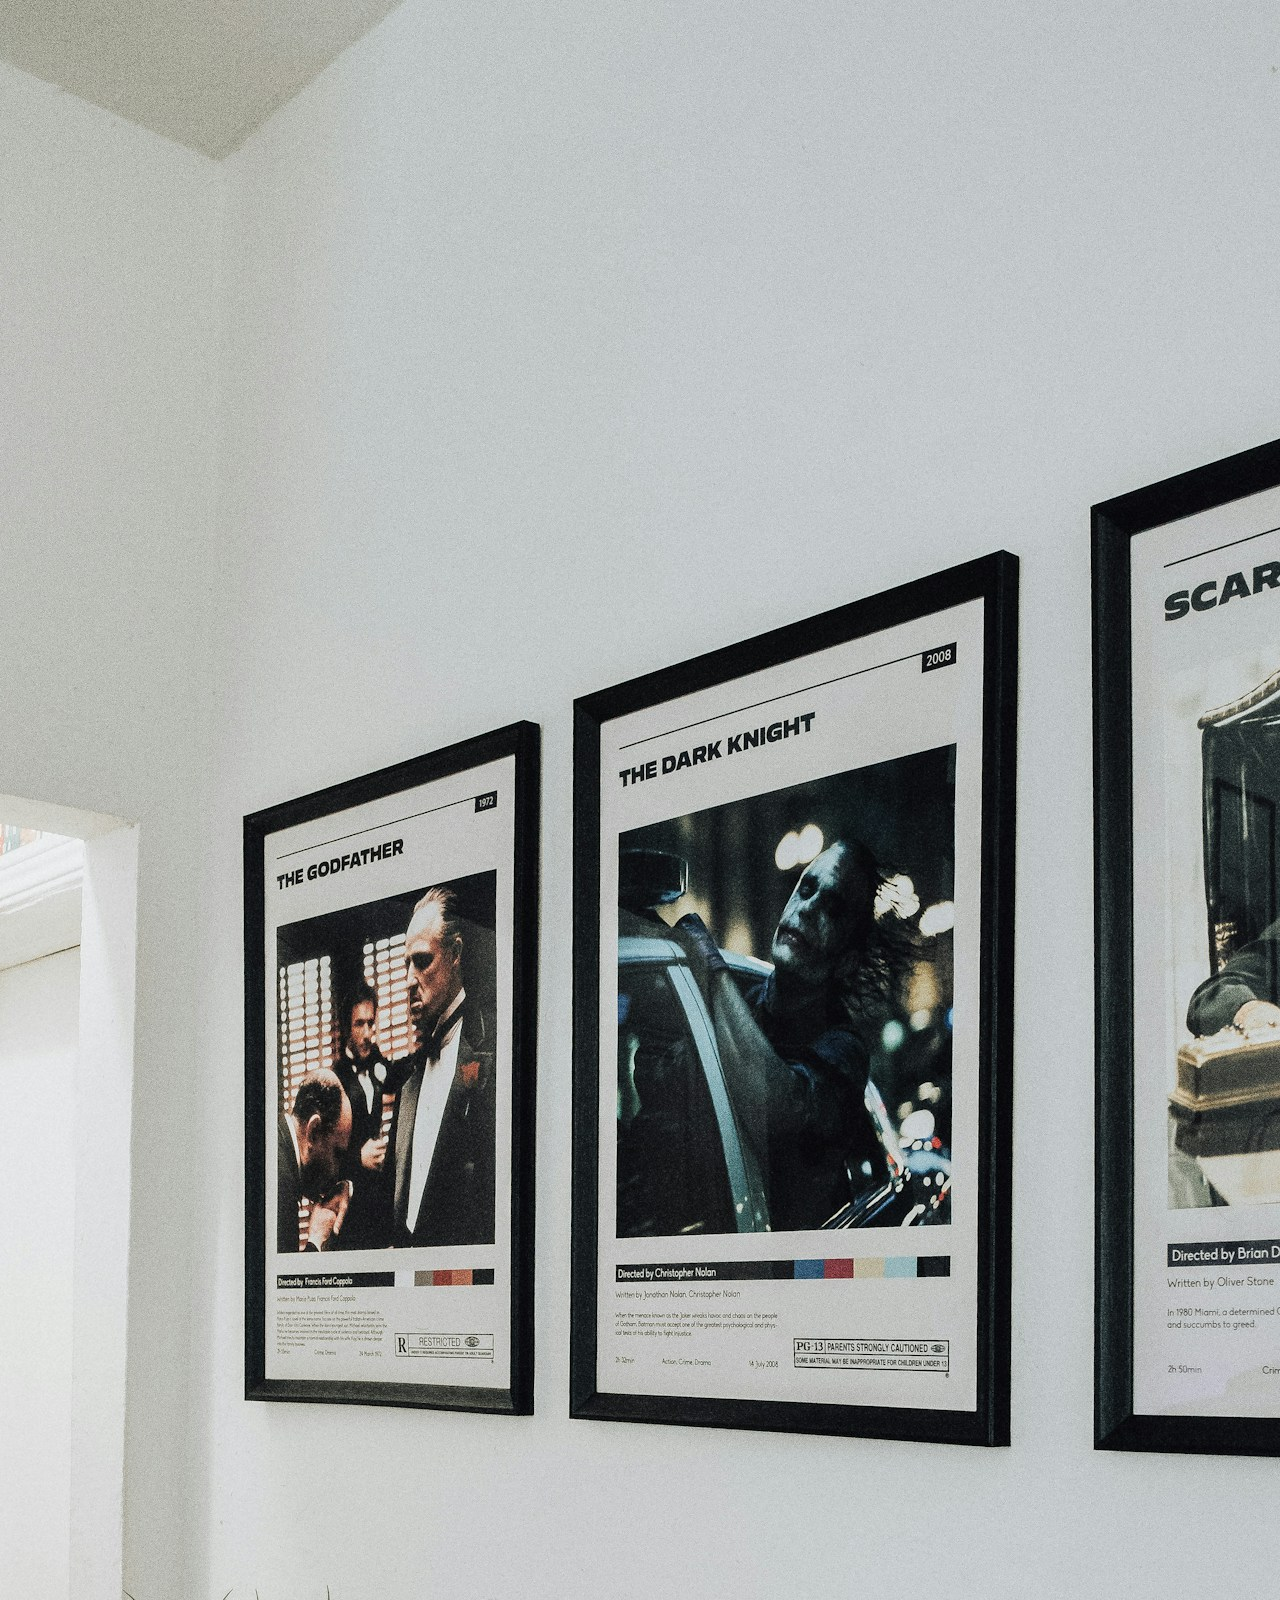
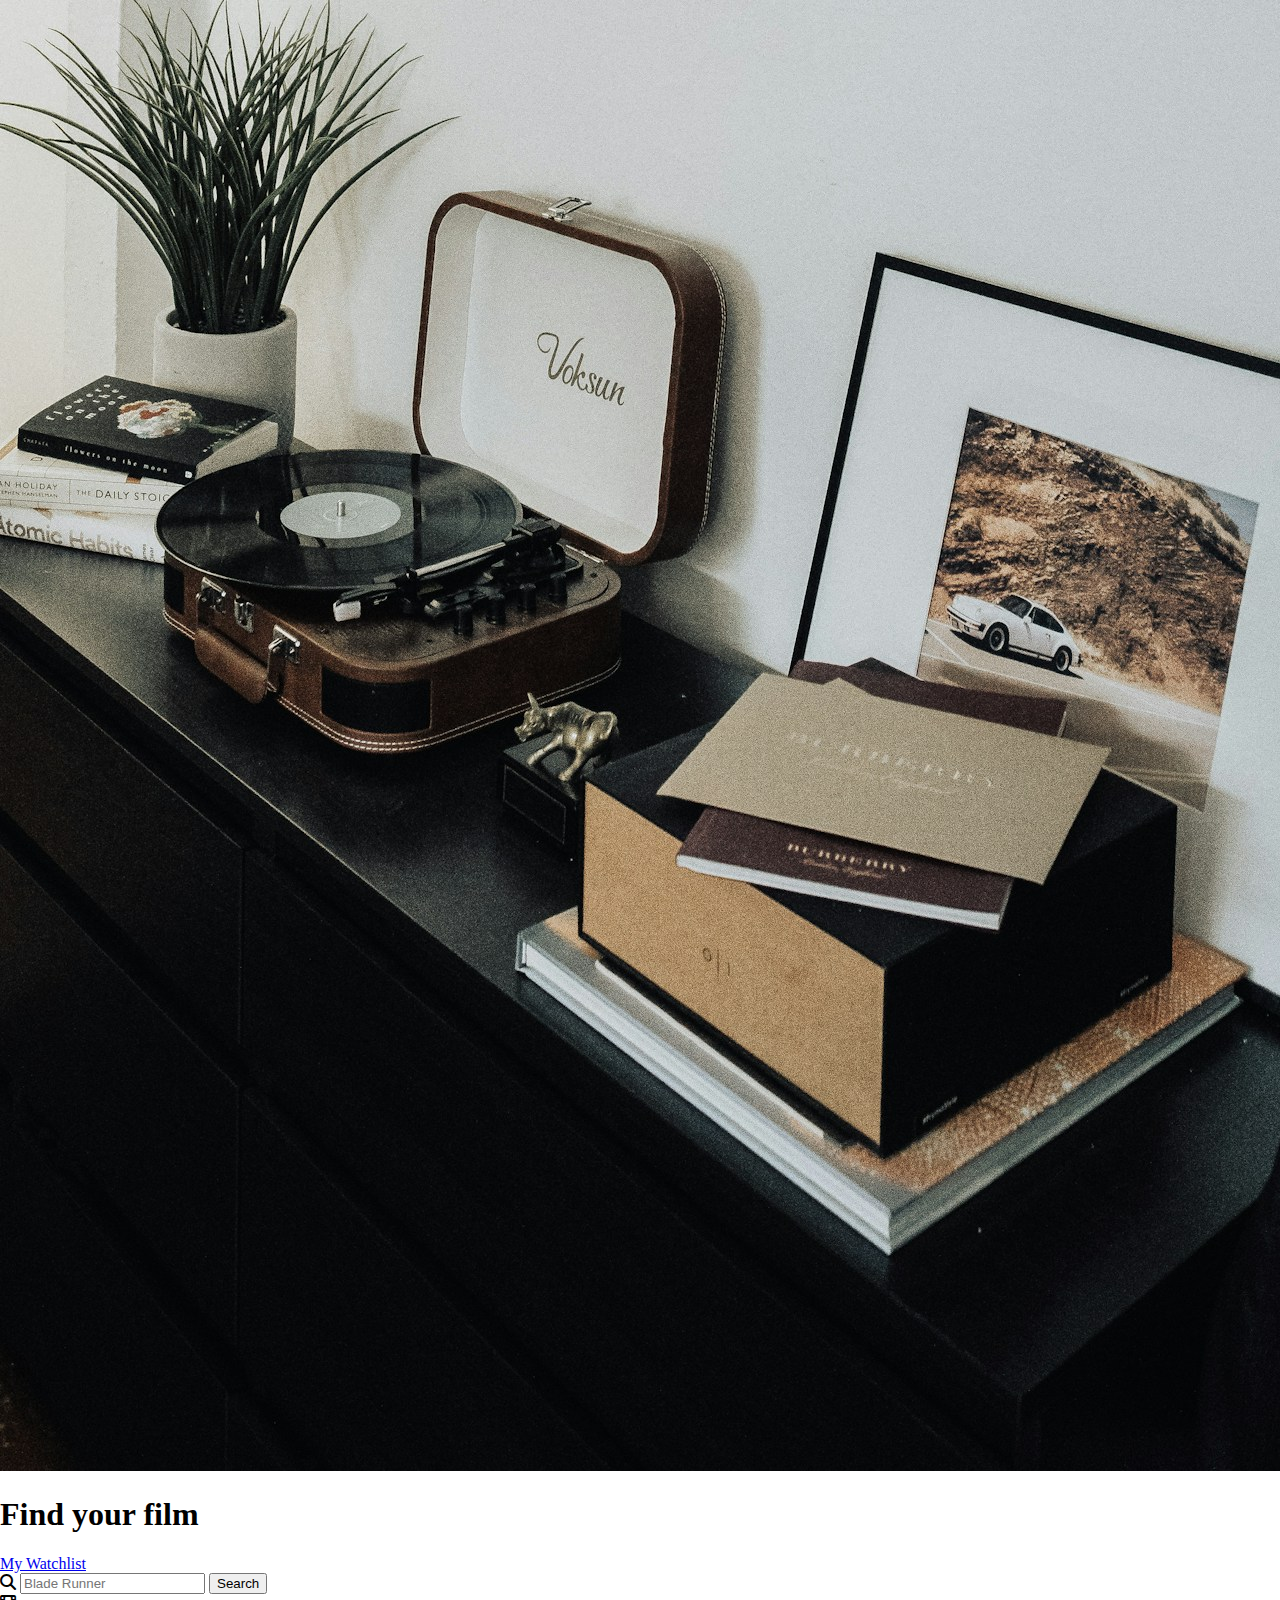
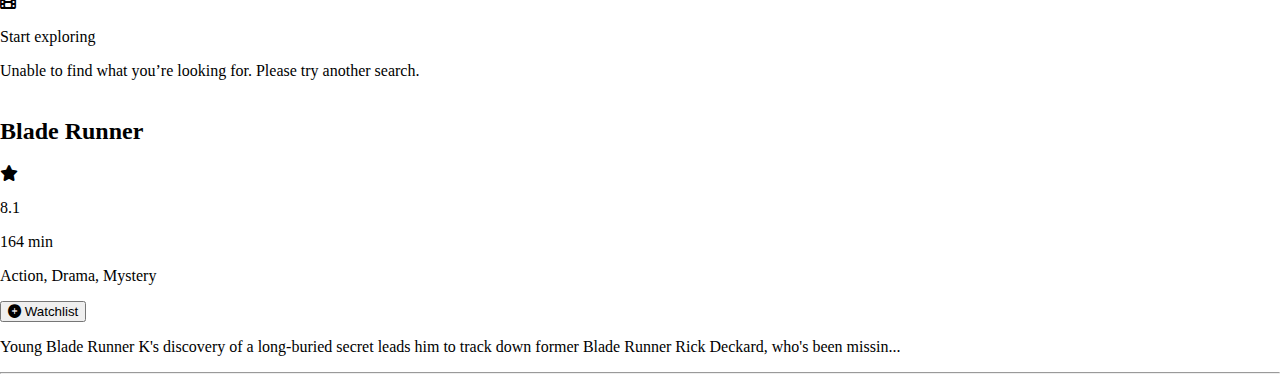
==== index.html @ 7e2784c0 "Complete main page HTML" ====
<!DOCTYPE html>
<html lang="en">
<head>
    <meta charset="UTF-8">
    <meta http-equiv="X-UA-Compatible" content="IE=edge">
    <meta name="viewport" content="width=device-width, initial-scale=1.0">
    <!-- Font Awesome -->
    <link rel="stylesheet" href="https://cdnjs.cloudflare.com/ajax/libs/font-awesome/6.7.2/css/all.min.css" integrity="sha512-Evv84Mr4kqVGRNSgIGL/F/aIDqQb7xQ2vcrdIwxfjThSH8CSR7PBEakCr51Ck+w+/U6swU2Im1vVX0SVk9ABhg==" crossorigin="anonymous" referrerpolicy="no-referrer" />
    <link rel="stylesheet" href="./css/index.css">
    <title>Movie Watchlist</title>
</head>
<body>
    <header>
        <img class="header-img" src="./images/header.jpg" alt="black and white photo frame on white wall">
        <h1 class="header-title">Find your film</h1>
        <a id="my-watchlist-link" class="my-watchlist-link" href="#">My Watchlist</a>

        <div class="search-div">
            <i class="fa-solid fa-magnifying-glass"></i>
            <input type="search" id="film-search" name="filmSearch" placeholder="Blade Runner" aria-label="Search"/>
            <button>Search</button>
        </div>
        
    </header>
    <main>
        <div id="start-exploring" class="start-exploring">
            <i class="fa-solid fa-film"></i>
            <p>Start exploring</p>
        </div>
        <div id="error-message-main" class="error-message-main">
            Unable to find what you’re looking for. Please try another search.
        </div>

        <div id="search-results-container" class="search-results-container">
            <div id="movie-id" class="movie">
                <img class="movie-img" src="" alt="">
                <div class="movie-info">
                    <div class="movie-title-container">
                        <h2 class="movie-title">Blade Runner</h2>
                        <i class="fa-solid fa-star"></i>
                        <p class="movie-raiting">8.1</p>
                    </div>
                    <div class="movie-subtitle-container">
                        <p><span class="movie-duration">164</span> min</p>
                        <p class="movie-genre">Action, Drama, Mystery</p>
                        <button id="add-to-watchlist-btn" class="add-to-watchlist-btn"> <span><i class="fa-solid fa-circle-plus"></i></span> Watchlist</button>
                    </div>
                    <p id="movie-plot" class="movie-plot">Young Blade Runner K's discovery of a long-buried secret leads him to track down former Blade Runner Rick Deckard, who's been missin...</p>
                    <div id="movie-separator" class="movie-separator"></div>
                    <hr>
                </div>
            </div>
        </div>
        
    </main>
    <script src="./scripts/index.js"></script>
</body>
</html>
---- css/index.css ----
body {
    margin: 0;
}
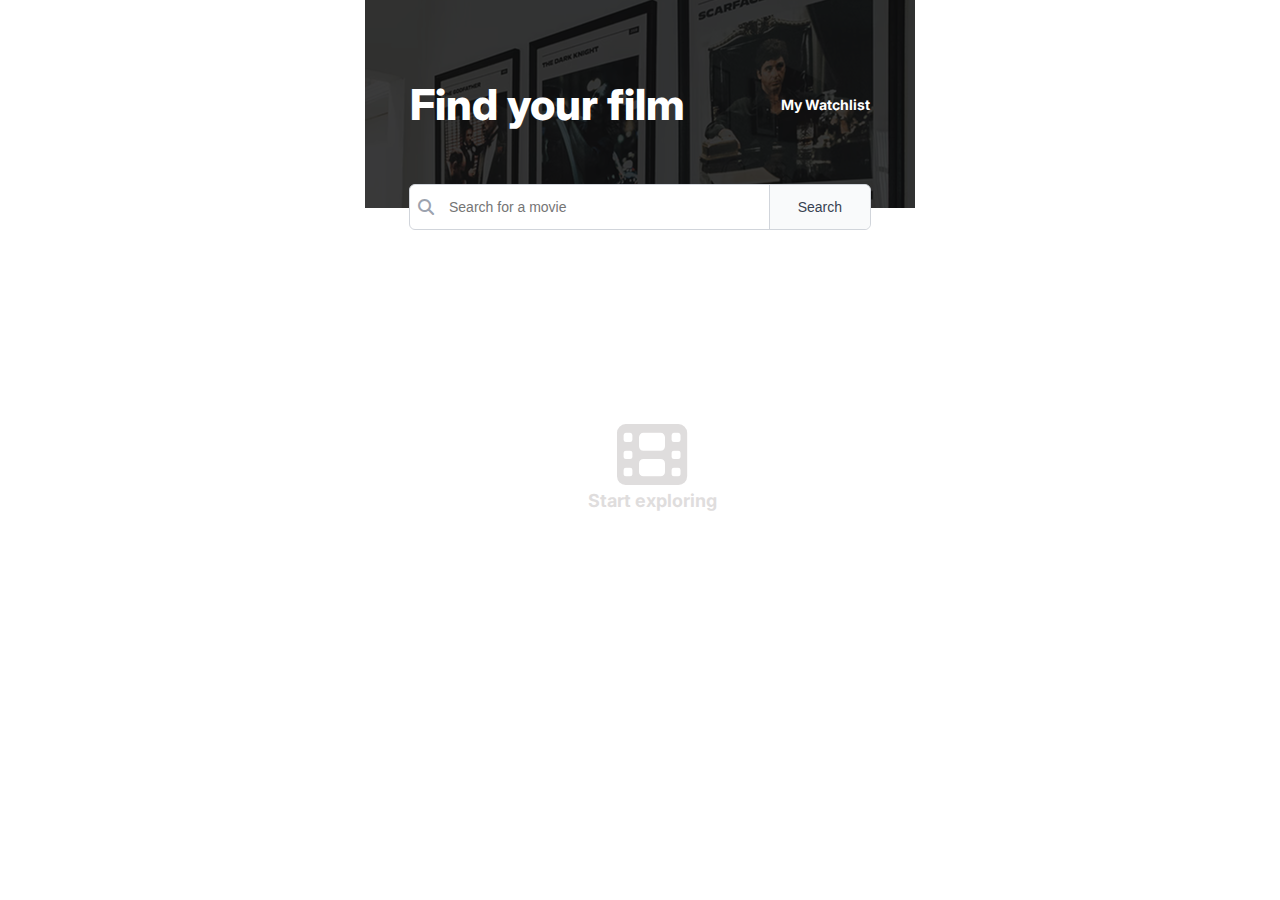
==== commit c2b029b6: "Header structure and styling done" ====
--- a/index.html
+++ b/index.html
@@ -6,32 +6,41 @@
     <meta name="viewport" content="width=device-width, initial-scale=1.0">
     <!-- Font Awesome -->
     <link rel="stylesheet" href="https://cdnjs.cloudflare.com/ajax/libs/font-awesome/6.7.2/css/all.min.css" integrity="sha512-Evv84Mr4kqVGRNSgIGL/F/aIDqQb7xQ2vcrdIwxfjThSH8CSR7PBEakCr51Ck+w+/U6swU2Im1vVX0SVk9ABhg==" crossorigin="anonymous" referrerpolicy="no-referrer" />
+    <!-- Google fonts -->
+    <link rel="preconnect" href="https://fonts.googleapis.com">
+    <link rel="preconnect" href="https://fonts.gstatic.com" crossorigin>
+    <link href="https://fonts.googleapis.com/css2?family=Inter:ital,opsz,wght@0,14..32,100..900;1,14..32,100..900&display=swap" rel="stylesheet">
     <link rel="stylesheet" href="./css/index.css">
+
     <title>Movie Watchlist</title>
 </head>
 <body>
     <header>
-        <img class="header-img" src="./images/header.jpg" alt="black and white photo frame on white wall">
-        <h1 class="header-title">Find your film</h1>
-        <a id="my-watchlist-link" class="my-watchlist-link" href="#">My Watchlist</a>
+        <img class="header-img" src="./images/header.png" alt="black and white photo frame on white wall">
+        <div class="header-title-container">
+            <h1 class="header-title">Find your film</h1>
+            <a id="my-watchlist-link" class="my-watchlist-link" href="./pages/my-watchlist-page.html">My Watchlist</a>
+        </div>
+        <div class="search-div">
+            <i class="fa-solid fa-magnifying-glass search-icon"></i>
+            <input type="search" id="film-search" class="search-input" name="filmSearch" placeholder="Search for a movie" aria-label="Search"/>
+            <button id="search-btn" class="search-btn">Search</button>
+        </div>
 
-        <div class="search-div">
-            <i class="fa-solid fa-magnifying-glass"></i>
-            <input type="search" id="film-search" name="filmSearch" placeholder="Blade Runner" aria-label="Search"/>
-            <button>Search</button>
-        </div>
         
     </header>
+    
     <main>
+        
         <div id="start-exploring" class="start-exploring">
-            <i class="fa-solid fa-film"></i>
+            <i class="fa-solid fa-film film-icon"></i>
             <p>Start exploring</p>
         </div>
-        <div id="error-message-main" class="error-message-main">
+        <div id="error-message-main" class="error-message-main hidden">
             Unable to find what you’re looking for. Please try another search.
         </div>
 
-        <div id="search-results-container" class="search-results-container">
+        <div id="search-results-container" class="search-results-container hidden">
             <div id="movie-id" class="movie">
                 <img class="movie-img" src="" alt="">
                 <div class="movie-info">
--- a/css/index.css
+++ b/css/index.css
@@ -1,3 +1,145 @@
+*,
+*::before,
+*::after {
+  box-sizing: border-box;
+}
+
+
 body {
     margin: 0;
+    font-family: "Inter", serif;
+}
+
+
+header, main {
+    margin: 0 auto;
+    width: 550px;
+    
+}
+
+
+
+header {
+    display: flex;
+    position: relative;
+    flex-direction: column;
+    align-items: center; 
+    justify-content: center; 
+    overflow: visible;
+    height: 208px;
+}
+
+.header-img {
+    position: absolute; 
+    top: 0;
+    left: 0;
+    width: 100%;
+    height: 100%;
+    
+    z-index: -1; 
+}
+.header-title-container {
+    
+    display: flex;
+    width: 100%;
+    padding: 0em 2.8125em;
+    justify-content: space-between;
+    align-items: center;
+    z-index: 1; 
+    
+}
+.header-title, .my-watchlist-link {
+    margin: 0;
+    font-family: "Inter", serif;
+}
+
+.header-title {
+    color: #FFFFFF;
+    font-size: 2.674375rem;
+    font-weight: 800;
+
+}
+
+.my-watchlist-link {
+    text-decoration: none;
+    color: #FFFFFF;
+    font-weight: 700;
+    font-size: 0.875rem;
+    cursor: pointer;
+}
+
+
+.search-div {
+    background-color: #FFFFFF;
+    border: 1px solid #D1D5DB;
+    border-radius: 6px;
+    display: flex;
+    align-items: center;
+    width: 462px;
+    margin-top: 150px;
+    position: absolute;
+    bottom: -22px;
+    left: 50%; 
+    transform: translateX(-50%); 
+   
+}
+
+.search-icon {
+    color: #9CA3AF;
+    padding: 0 0.5em 0 0.5em;
+    cursor: pointer;
+}
+
+.search-input {
+    border: none;
+    font-size: 0.875rem;
+    font-weight: 500;
+    width: 73%;
+    padding: 1em 1em 1em 0.5em;
+    height: 95%;
+    
+}
+  
+.search-btn {
+    background-color: #F9FAFB;
+    border-radius: 0px 6px 6px 0px;
+    border: none;
+    border-left: 1px solid #D1D5DB;
+    cursor: pointer;
+    font-size: 0.875rem;
+    font-weight: 500;
+    color: #374151;
+    padding: 1em 2em;
+    margin-left: auto;
+    height: 100%;
+}
+
+
+
+.hidden {
+    display: none;
+}
+
+.start-exploring {
+    width: 150px;
+    margin: auto auto;
+    display: flex;
+    flex-direction: column;
+    justify-content: center;
+    text-align: center;
+    margin: 13.25em;
+
+}
+
+.film-icon {
+   
+    font-size: 4.375rem;
+    color: #DFDDDD;
+}
+
+.start-exploring p {
+    margin: 0;
+    font-size: 1.125rem;
+    color: #DFDDDD;
+    font-weight: 700;
 }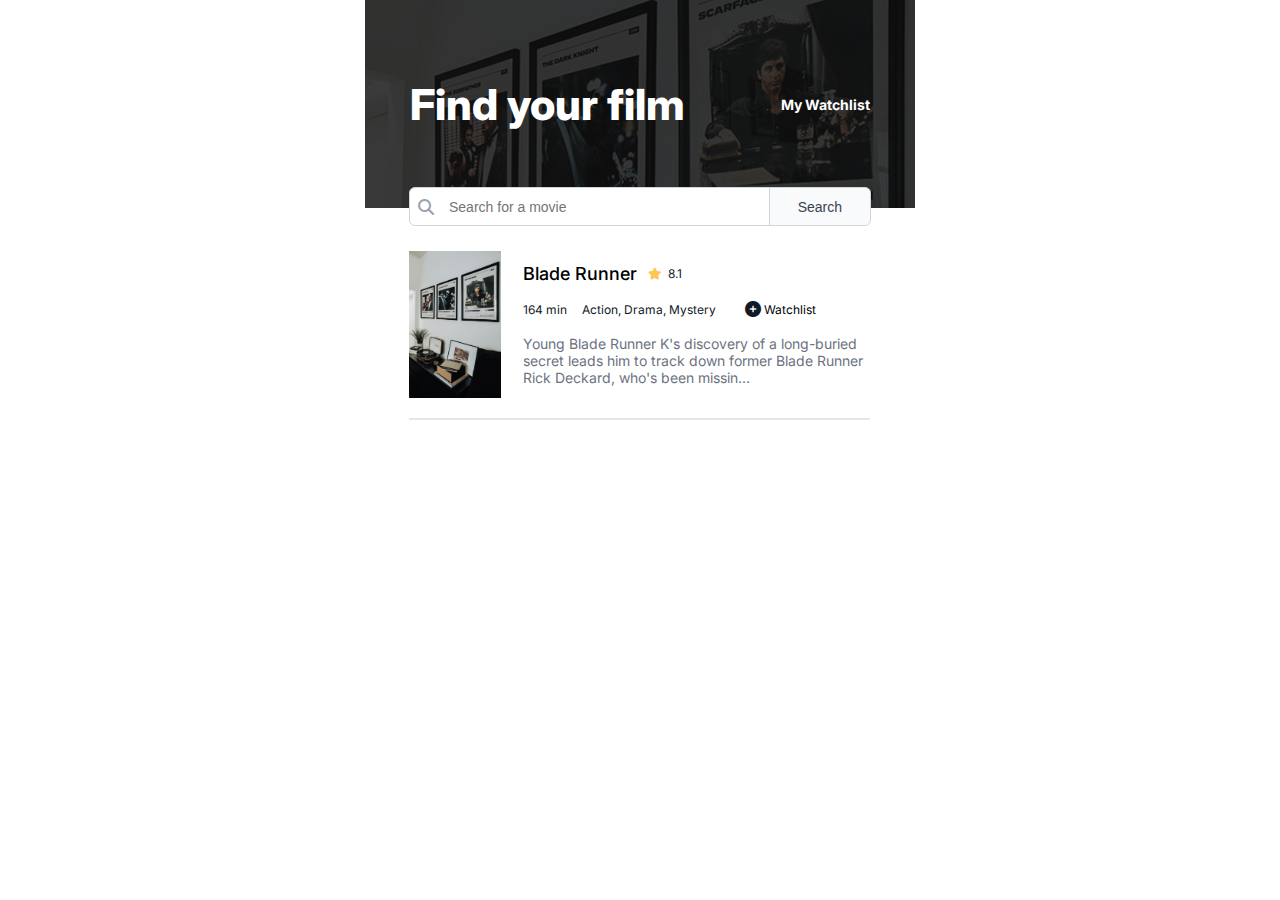
==== commit ffcd402a: "All pages - structure and styling done" ====
--- a/index.html
+++ b/index.html
@@ -21,7 +21,7 @@
             <h1 class="header-title">Find your film</h1>
             <a id="my-watchlist-link" class="my-watchlist-link" href="./pages/my-watchlist-page.html">My Watchlist</a>
         </div>
-        <div class="search-div">
+        <div id="search-div" class="search-div">
             <i class="fa-solid fa-magnifying-glass search-icon"></i>
             <input type="search" id="film-search" class="search-input" name="filmSearch" placeholder="Search for a movie" aria-label="Search"/>
             <button id="search-btn" class="search-btn">Search</button>
@@ -32,33 +32,36 @@
     
     <main>
         
-        <div id="start-exploring" class="start-exploring">
+        <div id="start-exploring " class="start-exploring  hidden  ">
             <i class="fa-solid fa-film film-icon"></i>
             <p>Start exploring</p>
         </div>
-        <div id="error-message-main" class="error-message-main hidden">
+        <div id="error-message-main" class="error-message-main  hidden">
             Unable to find what you’re looking for. Please try another search.
         </div>
 
-        <div id="search-results-container" class="search-results-container hidden">
+        <div id="search-results-container" class="search-results-container">
             <div id="movie-id" class="movie">
-                <img class="movie-img" src="" alt="">
-                <div class="movie-info">
-                    <div class="movie-title-container">
-                        <h2 class="movie-title">Blade Runner</h2>
-                        <i class="fa-solid fa-star"></i>
-                        <p class="movie-raiting">8.1</p>
+                <img id="movie-img" class="movie-img" src="./images/header-1.jpg" alt="">
+                <div id="movie-info" class="movie-info">
+                    <div id="movie-title-container" class="movie-title-container">
+                        <h2 id="movie-title" class="movie-title">Blade Runner</h2>
+                        <i class="fa-solid fa-star movie-star-icon"></i>
+                        <p id="movie-raiting" class="movie-raiting">8.1</p>
                     </div>
                     <div class="movie-subtitle-container">
-                        <p><span class="movie-duration">164</span> min</p>
-                        <p class="movie-genre">Action, Drama, Mystery</p>
-                        <button id="add-to-watchlist-btn" class="add-to-watchlist-btn"> <span><i class="fa-solid fa-circle-plus"></i></span> Watchlist</button>
+                        <p class="movie-duration"><span id="movie-duration">164</span> min</p>
+                        <p id="movie-genre" class="movie-genre">Action, Drama, Mystery</p>
+                        <button id="add-to-watchlist-btn" class="add-to-watchlist-btn"><span><i class="fa-solid fa-circle-plus add-to-my-watchlist-icon"></i></span> Watchlist</button>
                     </div>
+                    
                     <p id="movie-plot" class="movie-plot">Young Blade Runner K's discovery of a long-buried secret leads him to track down former Blade Runner Rick Deckard, who's been missin...</p>
-                    <div id="movie-separator" class="movie-separator"></div>
-                    <hr>
+                    
                 </div>
+                
             </div>
+            <div id="movie-separator" class="movie-separator"></div>
+                
         </div>
         
     </main>
--- a/css/index.css
+++ b/css/index.css
@@ -78,7 +78,7 @@
     width: 462px;
     margin-top: 150px;
     position: absolute;
-    bottom: -22px;
+    bottom: -18px;
     left: 50%; 
     transform: translateX(-50%); 
    
@@ -95,7 +95,7 @@
     font-size: 0.875rem;
     font-weight: 500;
     width: 73%;
-    padding: 1em 1em 1em 0.5em;
+    padding: 0.75em 0.75em 0.75em 0.5em;
     height: 95%;
     
 }
@@ -109,37 +109,147 @@
     font-size: 0.875rem;
     font-weight: 500;
     color: #374151;
-    padding: 1em 2em;
+    padding: 0.75em 2em;
     margin-left: auto;
     height: 100%;
 }
 
 
 
-.hidden {
-    display: none;
-}
-
-.start-exploring {
-    width: 150px;
-    margin: auto auto;
+
+
+.start-exploring, .error-message-main {
+    width: 320px;
     display: flex;
     flex-direction: column;
     justify-content: center;
     text-align: center;
-    margin: 13.25em;
-
-}
-
-.film-icon {
-   
-    font-size: 4.375rem;
-    color: #DFDDDD;
-}
-
-.start-exploring p {
-    margin: 0;
+    margin: 13.25em auto;
     font-size: 1.125rem;
     color: #DFDDDD;
     font-weight: 700;
-}+}
+
+.film-icon {
+    font-size: 4.375rem;
+}
+
+.start-exploring p {
+    margin: 0;
+}
+
+.error-message-my-watchlist {
+    width: 404px;
+}
+
+.redirect-to-main-link {
+    text-decoration: none;
+    color: #363636;
+    font-size: 0.875em;
+}
+
+.search-results-container, .my-watchlist-container {
+    margin: 2.6875em auto;
+    width: 462px;
+}
+
+.my-watchlist-container {
+    margin: 1em auto;
+}
+.movie {
+    display: flex;
+    align-items: center;
+    gap: 1.375em;
+    margin: 1.25em 0;
+}
+
+.movie-img {
+    width: 99px;
+    height: 147.41px;
+}
+
+.movie-info {
+    display: flex;
+    flex-direction: column;
+    justify-content: center;
+    gap: 1em;
+}
+
+.movie-title-container, .movie-subtitle-container {
+    display: flex;
+    align-items: center;
+    
+}
+
+.movie-title {
+    font-size: 1.125rem;
+    font-weight: 500;
+    color: #000000;
+    margin-right: 0.625em;
+    margin: 0 0.625em 0 0;
+}
+
+.movie-star-icon {
+    font-size:  0.75rem;
+    color: #FEC654;
+    margin-right: 0.4375em;
+}
+
+.movie-raiting {
+    font-size:  0.75rem;
+    color: #111827;
+    margin: 0;
+}
+
+.movie-subtitle-container  {
+    font-size: 0.75rem;
+    font-weight: 400;
+    color: #111827;
+    
+}
+
+.movie-duration {
+    margin: 0 1.25em 0 0;
+}
+
+.movie-genre {
+    margin: 0 1.875em 0 0;
+}
+
+.add-to-watchlist-btn,
+.remove-from-watchlist-btn {
+    font-family: inherit;
+    font-size: inherit;
+    font-weight: inherit;
+    background: none;
+    border: none;
+    cursor: pointer;
+    display: flex;
+    align-items: center;
+    gap: 0.3125em;
+}
+
+.add-to-my-watchlist-icon,
+.remove-from-my-watchlist-icon {
+    font-size: 1rem;
+    cursor: pointer;
+    color: #111827;
+}
+
+.movie-plot {
+    font-size: 0.875em;
+    color: #6B7280;
+    margin: 0;
+}
+
+
+.movie-separator {
+    width: 461px;
+    height: 1.5px;
+    background-color: #E5E7EB;
+
+}
+.hidden {
+    display: none;
+}
+
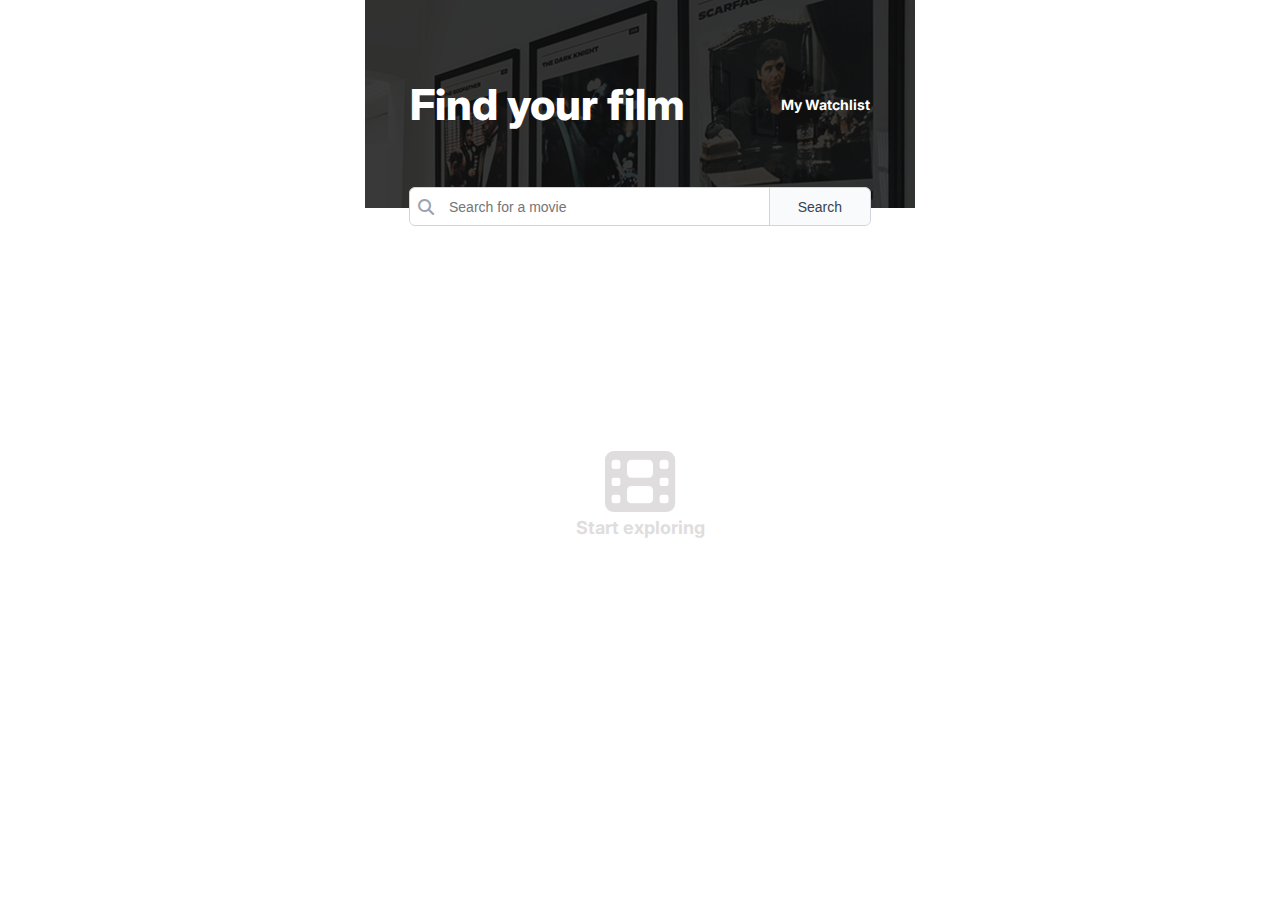
==== commit 10623e17: "Complete project with final functionality and design" ====
--- a/index.html
+++ b/index.html
@@ -1,70 +1,72 @@
 <!DOCTYPE html>
 <html lang="en">
-<head>
-    <meta charset="UTF-8">
-    <meta http-equiv="X-UA-Compatible" content="IE=edge">
-    <meta name="viewport" content="width=device-width, initial-scale=1.0">
+  <head>
+    <meta charset="UTF-8" />
+    <meta http-equiv="X-UA-Compatible" content="IE=edge" />
+    <meta name="viewport" content="width=device-width, initial-scale=1.0" />
     <!-- Font Awesome -->
-    <link rel="stylesheet" href="https://cdnjs.cloudflare.com/ajax/libs/font-awesome/6.7.2/css/all.min.css" integrity="sha512-Evv84Mr4kqVGRNSgIGL/F/aIDqQb7xQ2vcrdIwxfjThSH8CSR7PBEakCr51Ck+w+/U6swU2Im1vVX0SVk9ABhg==" crossorigin="anonymous" referrerpolicy="no-referrer" />
+    <link
+      rel="stylesheet"
+      href="https://cdnjs.cloudflare.com/ajax/libs/font-awesome/6.7.2/css/all.min.css"
+      integrity="sha512-Evv84Mr4kqVGRNSgIGL/F/aIDqQb7xQ2vcrdIwxfjThSH8CSR7PBEakCr51Ck+w+/U6swU2Im1vVX0SVk9ABhg=="
+      crossorigin="anonymous"
+      referrerpolicy="no-referrer"
+    />
     <!-- Google fonts -->
-    <link rel="preconnect" href="https://fonts.googleapis.com">
-    <link rel="preconnect" href="https://fonts.gstatic.com" crossorigin>
-    <link href="https://fonts.googleapis.com/css2?family=Inter:ital,opsz,wght@0,14..32,100..900;1,14..32,100..900&display=swap" rel="stylesheet">
-    <link rel="stylesheet" href="./css/index.css">
+    <link rel="preconnect" href="https://fonts.googleapis.com" />
+    <link rel="preconnect" href="https://fonts.gstatic.com" crossorigin />
+    <link
+      href="https://fonts.googleapis.com/css2?family=Inter:ital,opsz,wght@0,14..32,100..900;1,14..32,100..900&display=swap"
+      rel="stylesheet"
+    />
+    <link rel="stylesheet" href="./css/index.css" />
 
     <title>Movie Watchlist</title>
-</head>
-<body>
+  </head>
+
+  <body>
     <header>
-        <img class="header-img" src="./images/header.png" alt="black and white photo frame on white wall">
-        <div class="header-title-container">
-            <h1 class="header-title">Find your film</h1>
-            <a id="my-watchlist-link" class="my-watchlist-link" href="./pages/my-watchlist-page.html">My Watchlist</a>
-        </div>
-        <div id="search-div" class="search-div">
-            <i class="fa-solid fa-magnifying-glass search-icon"></i>
-            <input type="search" id="film-search" class="search-input" name="filmSearch" placeholder="Search for a movie" aria-label="Search"/>
-            <button id="search-btn" class="search-btn">Search</button>
-        </div>
+      <img
+        class="header-img"
+        src="./images/header.png"
+        alt="black and white photo frame on white wall"
+      />
+      <div class="header-title-container">
+        <h1 class="header-title">Find your film</h1>
+        <a
+          id="my-watchlist-link"
+          class="my-watchlist-link"
+          href="./pages/my-watchlist-page.html"
+          >My Watchlist</a
+        >
+      </div>
+      <div id="search-div" class="search-div">
+        <i class="fa-solid fa-magnifying-glass search-icon"></i>
+        <input
+          type="search"
+          id="film-search"
+          class="search-input"
+          name="filmSearch"
+          placeholder="Search for a movie"
+          aria-label="Search"
+        />
+        <button id="search-btn" class="search-btn">Search</button>
+      </div>
+    </header>
 
-        
-    </header>
-    
     <main>
-        
-        <div id="start-exploring " class="start-exploring  hidden  ">
-            <i class="fa-solid fa-film film-icon"></i>
-            <p>Start exploring</p>
-        </div>
-        <div id="error-message-main" class="error-message-main  hidden">
-            Unable to find what you’re looking for. Please try another search.
-        </div>
+      <div id="start-exploring" class="start-exploring">
+        <i class="fa-solid fa-film film-icon"></i>
+        <p>Start exploring</p>
+      </div>
+      <div id="error-message-main" class="error-message-main hidden">
+        Unable to find what you’re looking for. Please try another search.
+      </div>
 
-        <div id="search-results-container" class="search-results-container">
-            <div id="movie-id" class="movie">
-                <img id="movie-img" class="movie-img" src="./images/header-1.jpg" alt="">
-                <div id="movie-info" class="movie-info">
-                    <div id="movie-title-container" class="movie-title-container">
-                        <h2 id="movie-title" class="movie-title">Blade Runner</h2>
-                        <i class="fa-solid fa-star movie-star-icon"></i>
-                        <p id="movie-raiting" class="movie-raiting">8.1</p>
-                    </div>
-                    <div class="movie-subtitle-container">
-                        <p class="movie-duration"><span id="movie-duration">164</span> min</p>
-                        <p id="movie-genre" class="movie-genre">Action, Drama, Mystery</p>
-                        <button id="add-to-watchlist-btn" class="add-to-watchlist-btn"><span><i class="fa-solid fa-circle-plus add-to-my-watchlist-icon"></i></span> Watchlist</button>
-                    </div>
-                    
-                    <p id="movie-plot" class="movie-plot">Young Blade Runner K's discovery of a long-buried secret leads him to track down former Blade Runner Rick Deckard, who's been missin...</p>
-                    
-                </div>
-                
-            </div>
-            <div id="movie-separator" class="movie-separator"></div>
-                
-        </div>
-        
+      <div id="search-results-container" class="search-results-container">
+        <!-- Movies here -->
+      </div>
     </main>
     <script src="./scripts/index.js"></script>
-</body>
-</html>+  </body>
+</html>
